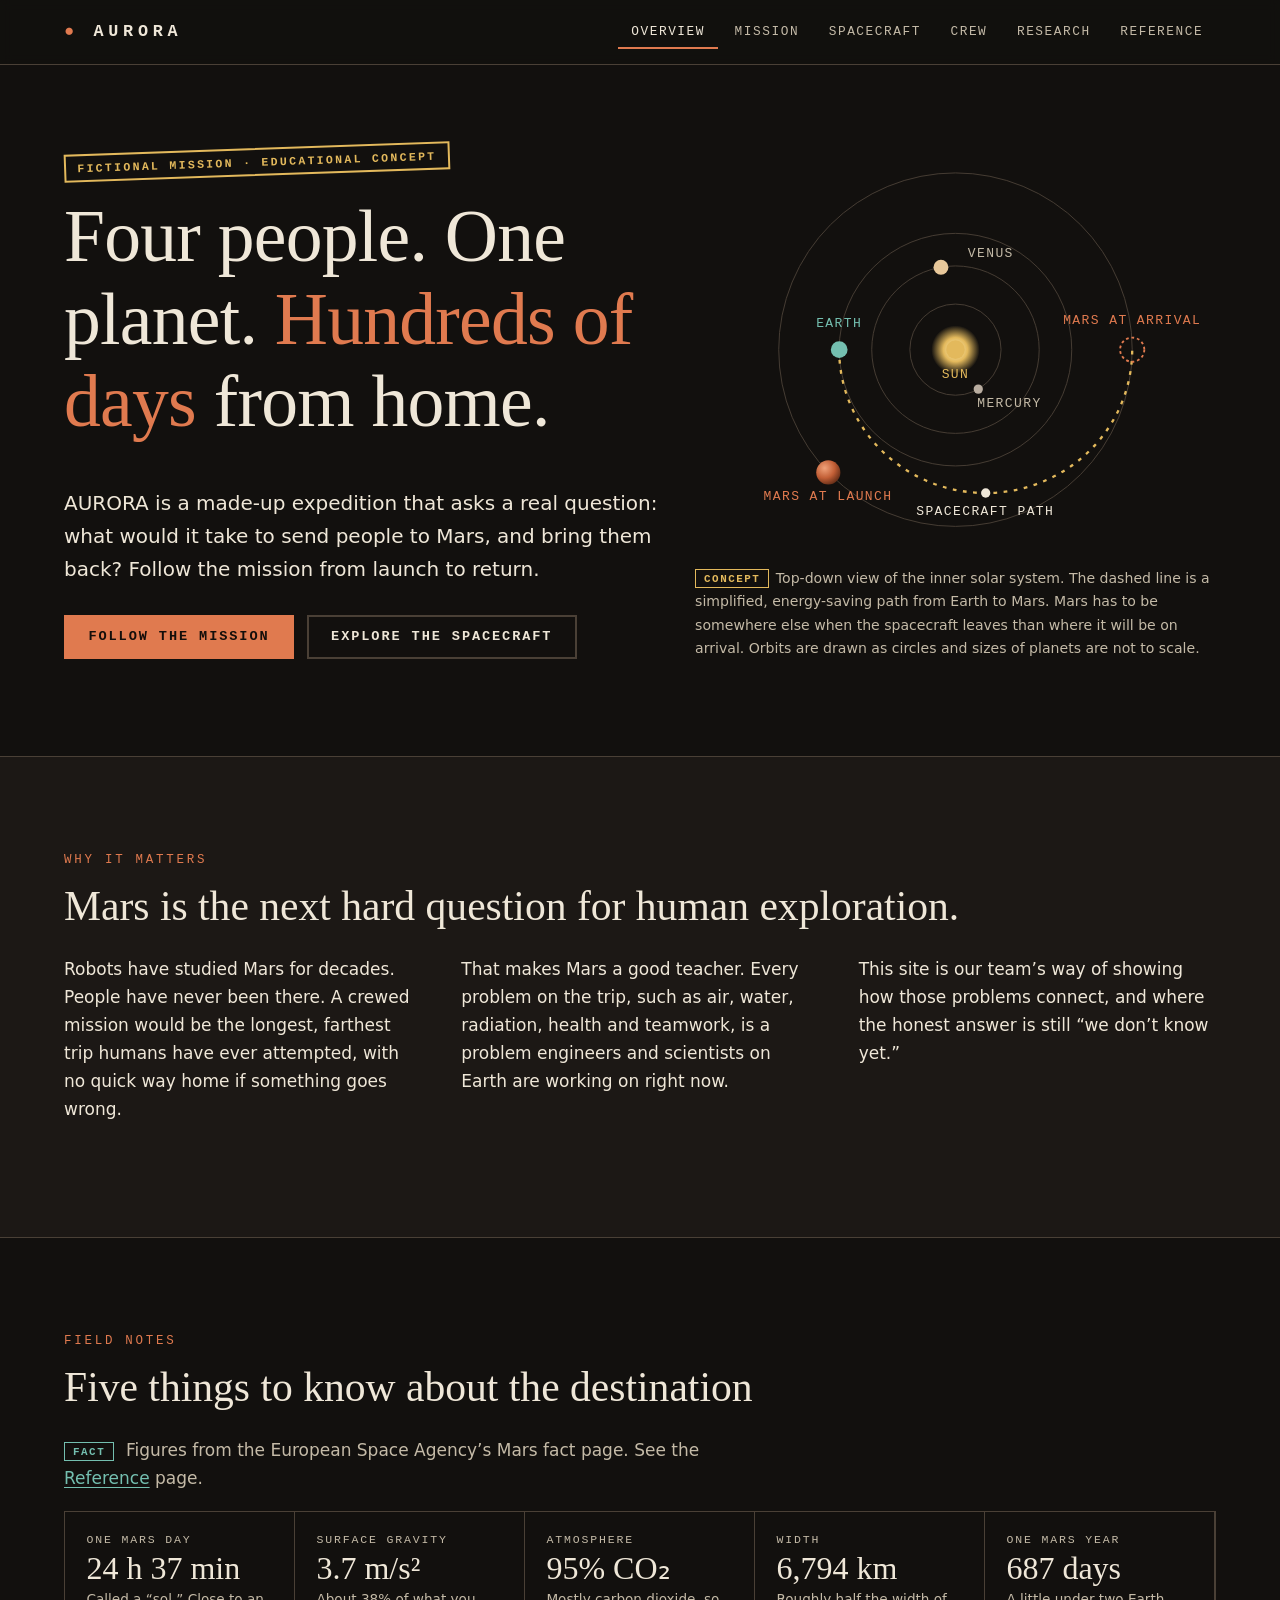
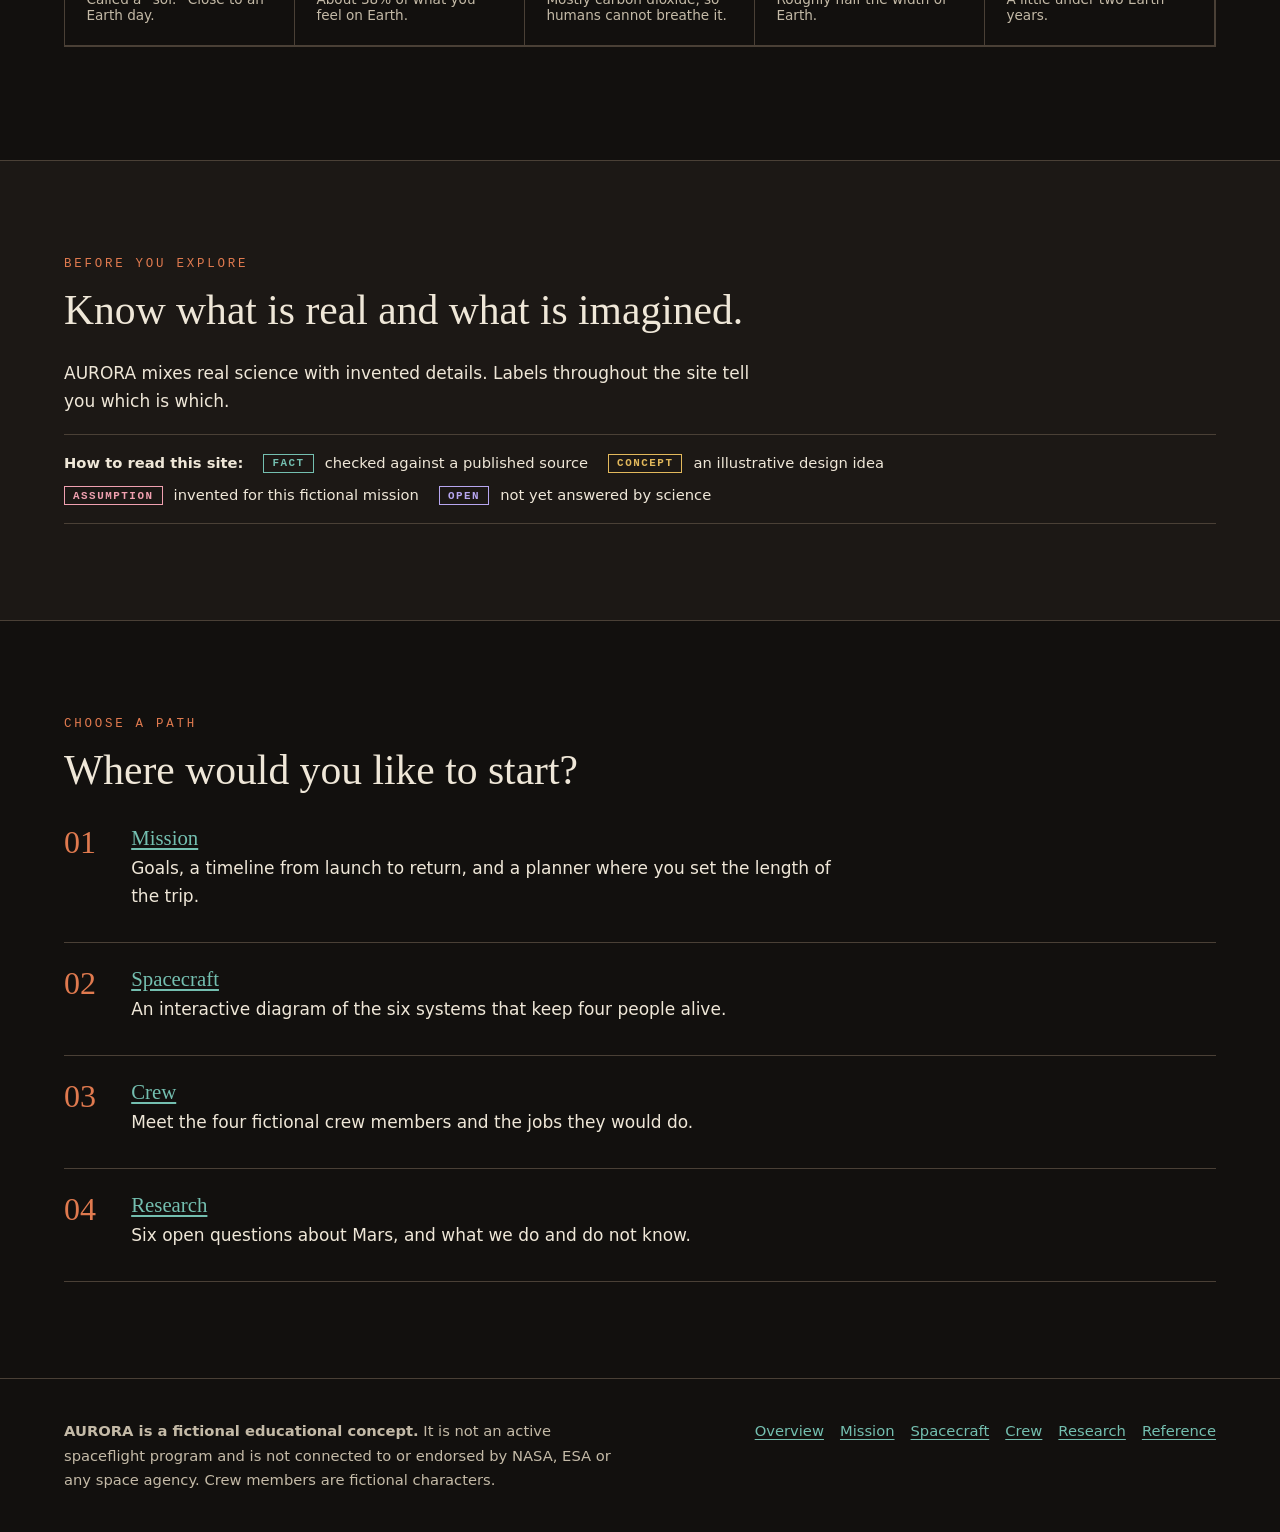
==== aurora-site/aurora/index.html @ 22a92de4 "Add files via upload" ====
<!DOCTYPE html>
<html lang="en" class="no-js">
<head>
  <meta charset="utf-8">
  <meta name="viewport" content="width=device-width, initial-scale=1">
  <title>AURORA | A Fictional Crewed Mission to Mars</title>
  <meta name="description" content="AURORA is a fictional, educational concept for a crewed mission to Mars. Explore the mission, spacecraft, crew and the questions it hopes to answer.">
  <meta name="theme-color" content="#12100e">
  <link rel="icon" href="assets/favicon.svg" type="image/svg+xml">
  <link rel="stylesheet" href="css/aurora.css">
  <script defer src="js/site.js"></script>
</head>
<body>
  <a class="skip-link" href="#main">Skip to main content</a>
  <header class="site-header">
    <div class="wrap header-row">
      <a class="brand" href="index.html" aria-label="AURORA home"><span>&#9679;</span> AURORA</a>
      <button class="nav-toggle" type="button" aria-expanded="false" aria-controls="site-nav">MENU</button>
      <nav class="site-nav" id="site-nav" aria-label="Main">
        <ul>
          <li><a href="index.html" aria-current="page">Overview</a></li>
          <li><a href="mission.html">Mission</a></li>
          <li><a href="spacecraft.html">Spacecraft</a></li>
          <li><a href="crew.html">Crew</a></li>
          <li><a href="research.html">Research</a></li>
          <li><a href="reference.html">Reference</a></li>
        </ul>
      </nav>
    </div>
  </header>
  <main id="main">
    <section class="hero">
      <div class="wrap hero-grid">
        <div>
          <p class="stamp">Fictional mission &middot; Educational concept</p>
          <h1>Four people. One planet. <em>Hundreds of days</em> from home.</h1>
          <p class="lede">AURORA is a made-up expedition that asks a real question: what would it take to send people to Mars, and bring them back? Follow the mission from launch to return.</p>
          <div class="actions">
            <a class="btn" href="mission.html">Follow the mission</a>
            <a class="btn ghost" href="spacecraft.html">Explore the spacecraft</a>
          </div>
        </div>
        <figure class="hero-art">
          <svg viewBox="0 0 560 440" role="img" aria-labelledby="hero-t hero-d">
        <title id="hero-t">Top-down map of the inner solar system with a simplified Earth-to-Mars path</title>
        <desc id="hero-d">The Sun sits at the center. Around it are the orbits of Mercury, Venus, Earth and Mars. A dashed curve leaves Earth's orbit on the left, swings around the Sun, and meets Mars's orbit on the right, where Mars will be when the spacecraft arrives. A second, solid Mars shows where the planet is at launch.</desc>
        <defs>
          <radialGradient id="sunG"><stop offset="0" stop-color="#fff1c2"/><stop offset=".5" stop-color="#e3b95c"/><stop offset="1" stop-color="#e3b95c" stop-opacity="0"/></radialGradient>
          <radialGradient id="mg" cx="35%" cy="32%" r="75%"><stop offset="0" stop-color="#f0a27a"/><stop offset=".55" stop-color="#c25f36"/><stop offset="1" stop-color="#5e2a15"/></radialGradient>
        </defs>
        <g fill="none" stroke="#4a4036" stroke-width="1">
          <circle cx="280" cy="220" r="49"/><circle cx="280" cy="220" r="90"/>
          <circle cx="280" cy="220" r="125"/><circle cx="280" cy="220" r="190"/>
        </g>
        <path d="M155 220 A157.5 154.1 0 0 0 470 220" fill="none" stroke="#e3b95c" stroke-width="2.5" stroke-dasharray="4 7"/>
        <circle cx="280" cy="220" r="26" fill="url(#sunG)"/><circle cx="280" cy="220" r="10" fill="#e3b95c"/>
        <circle cx="304.5" cy="262.4" r="5" fill="#b9ada0"/>
        <circle cx="264.4" cy="131.4" r="8" fill="#e8c89a"/>
        <circle cx="155" cy="220" r="9" fill="#74bfb0"/>
        <circle cx="143.3" cy="352" r="13" fill="url(#mg)"/>
        <circle cx="470" cy="220" r="13" fill="none" stroke="#e07a4f" stroke-width="2" stroke-dasharray="3 3"/>
        <circle cx="312.5" cy="374.1" r="5" fill="#efe7d8"/>
        <g font-family="ui-monospace, Consolas, monospace" font-size="14" fill="#c4baa7" letter-spacing="1.5" text-anchor="middle">
          <text x="280" y="250" fill="#e3b95c">SUN</text>
          <text x="338" y="282">MERCURY</text>
          <text x="318" y="120">VENUS</text>
          <text x="155" y="196" fill="#74bfb0">EARTH</text>
          <text x="143" y="382" fill="#e07a4f">MARS AT LAUNCH</text>
          <text x="470" y="192" fill="#e07a4f">MARS AT ARRIVAL</text>
          <text x="312" y="398" fill="#efe7d8">SPACECRAFT PATH</text>
        </g>
      </svg>
          <figcaption><span class="tag concept">Concept</span>Top-down view of the inner solar system. The dashed line is a simplified, energy-saving path from Earth to Mars. Mars has to be somewhere else when the spacecraft leaves than where it will be on arrival. Orbits are drawn as circles and sizes of planets are not to scale.</figcaption>
        </figure>
      </div>
    </section>

    <section class="band" aria-labelledby="why">
      <div class="wrap">
        <p class="eyebrow">Why it matters</p>
        <h2 id="why">Mars is the next hard question for human exploration.</h2>
        <div class="cols">
          <p>Robots have studied Mars for decades. People have never been there. A crewed mission would be the longest, farthest trip humans have ever attempted, with no quick way home if something goes wrong.</p>
          <p>That makes Mars a good teacher. Every problem on the trip, such as air, water, radiation, health and teamwork, is a problem engineers and scientists on Earth are working on right now.</p>
          <p>This site is our team&rsquo;s way of showing how those problems connect, and where the honest answer is still &ldquo;we don&rsquo;t know yet.&rdquo;</p>
        </div>
      </div>
    </section>

    <section aria-labelledby="facts-h">
      <div class="wrap">
        <p class="eyebrow">Field notes</p>
        <h2 id="facts-h">Five things to know about the destination</h2>
        <p class="muted"><span class="tag fact">Fact</span> Figures from the European Space Agency&rsquo;s Mars fact page. See the <a href="reference.html">Reference</a> page.</p>
        <dl class="facts">
          <div><dt>One Mars day</dt><dd>24 h 37 min<small>Called a &ldquo;sol.&rdquo; Close to an Earth day.</small></dd></div>
          <div><dt>Surface gravity</dt><dd>3.7 m/s&sup2;<small>About 38% of what you feel on Earth.</small></dd></div>
          <div><dt>Atmosphere</dt><dd>95% CO&#8322;<small>Mostly carbon dioxide, so humans cannot breathe it.</small></dd></div>
          <div><dt>Width</dt><dd>6,794 km<small>Roughly half the width of Earth.</small></dd></div>
          <div><dt>One Mars year</dt><dd>687 days<small>A little under two Earth years.</small></dd></div>
        </dl>
      </div>
    </section>

    <section class="band" aria-labelledby="read-h">
      <div class="wrap">
        <p class="eyebrow">Before you explore</p>
        <h2 id="read-h">Know what is real and what is imagined.</h2>
        <p>AURORA mixes real science with invented details. Labels throughout the site tell you which is which.</p>
        <div class="legend" role="group" aria-label="How to read the labels on this site">
        <p><strong>How to read this site:</strong></p>
        <p><span class="tag fact">Fact</span> checked against a published source</p>
        <p><span class="tag concept">Concept</span> an illustrative design idea</p>
        <p><span class="tag assumption">Assumption</span> invented for this fictional mission</p>
        <p><span class="tag open">Open</span> not yet answered by science</p>
      </div>
      </div>
    </section>

    <section aria-labelledby="path-h">
      <div class="wrap">
        <p class="eyebrow">Choose a path</p>
        <h2 id="path-h">Where would you like to start?</h2>
        <ol class="qlist">
          <li><div><h3><a href="mission.html">Mission</a></h3><p>Goals, a timeline from launch to return, and a planner where you set the length of the trip.</p></div></li>
          <li><div><h3><a href="spacecraft.html">Spacecraft</a></h3><p>An interactive diagram of the six systems that keep four people alive.</p></div></li>
          <li><div><h3><a href="crew.html">Crew</a></h3><p>Meet the four fictional crew members and the jobs they would do.</p></div></li>
          <li><div><h3><a href="research.html">Research</a></h3><p>Six open questions about Mars, and what we do and do not know.</p></div></li>
        </ol>
      </div>
    </section>

  </main>
  <footer class="site-footer">
    <div class="wrap">
      <p><strong>AURORA is a fictional educational concept.</strong> It is not an active spaceflight program and is not connected to or endorsed by NASA, ESA or any space agency. Crew members are fictional characters.</p>
      <ul>
        <li><a href="index.html">Overview</a></li>
        <li><a href="mission.html">Mission</a></li>
        <li><a href="spacecraft.html">Spacecraft</a></li>
        <li><a href="crew.html">Crew</a></li>
        <li><a href="research.html">Research</a></li>
        <li><a href="reference.html">Reference</a></li>
      </ul>
    </div>
  </footer>
</body>
</html>
---- aurora-site/aurora/css/aurora.css ----
/* AURORA — fictional crewed Mars mission concept. Educational project.
   Shared stylesheet. No external fonts or libraries. */

:root {
  --ink: #12100e;
  --ink-2: #1c1815;
  --ink-3: #272019;
  --bone: #efe7d8;
  --bone-dim: #c4baa7;
  --rust: #e07a4f;
  --rust-deep: #b4512b;
  --teal: #74bfb0;
  --amber: #e3b95c;
  --line: #4a4036;
  --serif: Georgia, "Iowan Old Style", "Palatino Linotype", Palatino, serif;
  --mono: ui-monospace, "SF Mono", "Cascadia Mono", Consolas, "Liberation Mono", monospace;
  --sans: system-ui, -apple-system, "Segoe UI", Roboto, Helvetica, Arial, sans-serif;
  --wrap: 72rem;
}

*, *::before, *::after { box-sizing: border-box; }
html { scroll-behavior: smooth; -webkit-text-size-adjust: 100%; }
body {
  margin: 0;
  background: var(--ink);
  color: var(--bone);
  font-family: var(--sans);
  font-size: 1.0625rem;
  line-height: 1.65;
}
img, svg { max-width: 100%; display: block; }
a { color: var(--teal); text-underline-offset: 3px; }
a:hover { color: var(--bone); }
:focus-visible { outline: 3px solid var(--amber); outline-offset: 3px; border-radius: 2px; }

.skip-link {
  position: absolute; left: .5rem; top: -4rem; z-index: 100;
  background: var(--amber); color: #111; padding: .6rem 1rem; font-weight: 700;
}
.skip-link:focus { top: .5rem; }

.wrap { width: min(100% - 2.5rem, var(--wrap)); margin-inline: auto; }

/* ---------- Header / nav ---------- */
.site-header {
  position: sticky; top: 0; z-index: 50;
  background: rgba(18,16,14,.94);
  backdrop-filter: blur(6px);
  border-bottom: 1px solid var(--line);
}
.header-row { display: flex; align-items: center; justify-content: space-between; gap: 1rem; min-height: 4rem; }
.brand {
  font-family: var(--mono); letter-spacing: .28em; font-weight: 700;
  color: var(--bone); text-decoration: none; font-size: 1.05rem;
}
.brand span { color: var(--rust); }
.nav-toggle {
  display: none; background: none; color: var(--bone);
  border: 1px solid var(--line); padding: .5rem .85rem;
  font: 600 .85rem var(--mono); letter-spacing: .1em; cursor: pointer;
}
.site-nav ul { list-style: none; display: flex; gap: .25rem; margin: 0; padding: 0; flex-wrap: wrap; }
.site-nav a {
  display: block; padding: .55rem .8rem; color: var(--bone-dim);
  text-decoration: none; font: .8rem var(--mono); letter-spacing: .12em; text-transform: uppercase;
  border-bottom: 2px solid transparent;
}
.site-nav a:hover { color: var(--bone); }
.site-nav a[aria-current="page"] { color: var(--bone); border-bottom-color: var(--rust); }

@media (max-width: 52rem) {
  .nav-toggle { display: block; }
  .site-nav { display: none; position: absolute; left: 0; right: 0; top: 100%; background: var(--ink-2); border-bottom: 1px solid var(--line); }
  .site-nav.open { display: block; }
  .site-nav ul { flex-direction: column; padding: .5rem 1.25rem 1rem; }
  .site-nav a { padding: .8rem .25rem; font-size: .9rem; }
}

/* ---------- Typography ---------- */
h1, h2, h3 { font-family: var(--serif); font-weight: 400; line-height: 1.12; margin: 0 0 .6em; }
h1 { font-size: clamp(2.4rem, 7vw, 4.6rem); letter-spacing: -.01em; }
h2 { font-size: clamp(1.7rem, 4vw, 2.6rem); }
h3 { font-size: 1.3rem; }
p { margin: 0 0 1.1em; max-width: 66ch; }
.eyebrow {
  font: .78rem var(--mono); letter-spacing: .22em; text-transform: uppercase;
  color: var(--rust); margin: 0 0 1rem;
}
.lede { font-size: 1.25rem; color: var(--bone); max-width: 58ch; }
.muted { color: var(--bone-dim); }

/* ---------- Evidence tags: fact / concept / assumption / open ---------- */
.tag {
  display: inline-block; font: 700 .68rem var(--mono); letter-spacing: .14em;
  text-transform: uppercase; padding: .15rem .5rem; border: 1px solid currentColor;
  vertical-align: .12em; margin-right: .4rem; white-space: nowrap;
}
.tag.fact { color: var(--teal); }
.tag.concept { color: var(--amber); }
.tag.assumption { color: #f0a0b0; }
.tag.open { color: #b7a6f0; }
.legend { display: flex; flex-wrap: wrap; gap: .5rem 1.25rem; align-items: center; padding: 1rem 0; border-block: 1px solid var(--line); font-size: .92rem; }
.legend p { margin: 0; max-width: none; }

/* ---------- Layout blocks ---------- */
section { padding: clamp(3rem, 8vw, 6rem) 0; }
.band { background: var(--ink-2); border-block: 1px solid var(--line); }
.cols { display: grid; gap: 2.5rem; grid-template-columns: repeat(auto-fit, minmax(17rem, 1fr)); }
.split { display: grid; gap: 3rem; grid-template-columns: 1fr; align-items: center; }
@media (min-width: 56rem) { .split { grid-template-columns: 1.1fr 1fr; } .split.flip > :first-child { order: 2; } }

.btn {
  display: inline-block; padding: .8rem 1.4rem; background: var(--rust); color: #140e0a;
  font: 700 .85rem var(--mono); letter-spacing: .14em; text-transform: uppercase;
  text-decoration: none; border: 2px solid var(--rust);
}
.btn:hover { background: var(--bone); border-color: var(--bone); color: #140e0a; }
.btn.ghost { background: transparent; color: var(--bone); border-color: var(--line); }
.btn.ghost:hover { border-color: var(--bone); background: transparent; color: var(--bone); }
.actions { display: flex; flex-wrap: wrap; gap: .8rem; margin-top: 1.8rem; }

/* ---------- Hero ---------- */
.hero { padding-top: clamp(2.5rem, 7vw, 5rem); overflow: hidden; }
.hero-grid { display: grid; gap: 2rem; grid-template-columns: 1fr; align-items: center; }
@media (min-width: 56rem) { .hero-grid { grid-template-columns: 1.15fr 1fr; } }
.hero h1 em { color: var(--rust); font-style: normal; }
.stamp {
  display: inline-block; border: 2px solid var(--amber); color: var(--amber);
  font: 700 .72rem var(--mono); letter-spacing: .2em; padding: .35rem .7rem;
  transform: rotate(-2deg); margin-bottom: 1.2rem; text-transform: uppercase;
}
.hero-art { margin: 0; color: var(--bone); }
.hero-art figcaption { font-size: .88rem; color: var(--bone-dim); margin-top: .8rem; max-width: 60ch; }

/* Page header (inner pages) */
.page-head { padding: clamp(2.5rem, 6vw, 4.5rem) 0 2rem; border-bottom: 1px solid var(--line); }
.page-head h1 { font-size: clamp(2.2rem, 6vw, 3.8rem); margin-bottom: .4em; }

/* ---------- Fact dossier ---------- */
.facts { display: grid; grid-template-columns: repeat(auto-fit, minmax(13rem, 1fr)); gap: 0; border: 1px solid var(--line); }
.facts > div { padding: 1.4rem; border-right: 1px solid var(--line); border-bottom: 1px solid var(--line); margin: -1px 0 0 -1px; }
.facts dt { font: .72rem var(--mono); letter-spacing: .16em; text-transform: uppercase; color: var(--bone-dim); }
.facts dd { margin: .3rem 0 0; font: 400 2rem/1.1 var(--serif); color: var(--bone); }
.facts dd small { display: block; font: .85rem var(--sans); color: var(--bone-dim); margin-top: .3rem; }

/* ---------- Timeline ---------- */
.timeline { list-style: none; margin: 2.5rem 0 0; padding: 0 0 0 1.6rem; border-left: 2px solid var(--line); }
.timeline li { position: relative; padding: 0 0 2.6rem 1.8rem; opacity: .55; transition: opacity .4s; }
.timeline li::before {
  content: ""; position: absolute; left: calc(-1.6rem - 7px); top: .45rem;
  width: 12px; height: 12px; border-radius: 50%; background: var(--ink); border: 2px solid var(--line);
  transition: background .3s, border-color .3s;
}
.timeline li.is-active { opacity: 1; }
.timeline li.is-active::before { background: var(--rust); border-color: var(--rust); }
.timeline .when { font: .75rem var(--mono); letter-spacing: .18em; text-transform: uppercase; color: var(--rust); }
.timeline h3 { margin: .3rem 0 .4rem; }
.timeline p { margin-bottom: 0; }
.no-js .timeline li { opacity: 1; }
@media (prefers-reduced-motion: reduce) { .timeline li { transition: none; } html { scroll-behavior: auto; } }

/* ---------- Spacecraft explorer ---------- */
.explorer { display: grid; gap: 2rem; grid-template-columns: 1fr; }
@media (min-width: 56rem) { .explorer { grid-template-columns: 1.3fr 1fr; align-items: start; } }
.craft-stage { background: var(--ink-2); border: 1px solid var(--line); padding: 1rem; }
.hotspot { cursor: pointer; }
.hotspot circle.ring { fill: rgba(224,122,79,.15); stroke: var(--rust); stroke-width: 2; }
.hotspot text { fill: var(--bone); font: 700 13px var(--mono); pointer-events: none; }
.hotspot:hover circle.ring, .hotspot:focus circle.ring, .hotspot.on circle.ring { fill: var(--rust); }
.hotspot:hover text, .hotspot:focus text, .hotspot.on text { fill: #140e0a; }
.hotspot:focus-visible { outline: none; }
.hotspot:focus-visible circle.ring { stroke: var(--amber); stroke-width: 4; }
.module-list { list-style: none; margin: 0 0 1.5rem; padding: 0; display: grid; gap: .4rem; }
.module-list button {
  width: 100%; text-align: left; background: var(--ink-2); color: var(--bone);
  border: 1px solid var(--line); padding: .8rem 1rem; font: 600 .95rem var(--sans); cursor: pointer;
}
.module-list button[aria-pressed="true"] { border-color: var(--rust); background: var(--ink-3); }
.module-list button span { font: .72rem var(--mono); color: var(--rust); letter-spacing: .12em; margin-right: .6rem; }
.module-detail { border-left: 3px solid var(--rust); padding-left: 1.2rem; min-height: 11rem; }
.module-detail h3 { margin-bottom: .4rem; }

/* ---------- Transit planner ---------- */
.planner { background: var(--ink-2); border: 1px solid var(--line); padding: clamp(1.2rem, 3vw, 2rem); }
.planner fieldset { border: 0; margin: 0 0 1.5rem; padding: 0; }
.planner legend { font: .75rem var(--mono); letter-spacing: .16em; text-transform: uppercase; color: var(--bone-dim); margin-bottom: .6rem; padding: 0; }
.choice { display: flex; align-items: flex-start; gap: .7rem; padding: .6rem 0; }
.choice input { margin-top: .2rem; accent-color: var(--rust); width: 1.6rem; height: 1.6rem; flex: none; }
.planner input[type="range"] { width: 100%; accent-color: var(--rust); }
.readout { display: grid; grid-template-columns: repeat(auto-fit, minmax(9rem, 1fr)); gap: 1rem; margin-top: 1rem; }
.readout div { border-top: 2px solid var(--rust); padding-top: .6rem; }
.readout b { display: block; font: 400 2rem/1.1 var(--serif); }
.readout span { font: .72rem var(--mono); letter-spacing: .14em; text-transform: uppercase; color: var(--bone-dim); }

/* ---------- Crew ---------- */
.crew-grid { display: grid; gap: 1.5rem; grid-template-columns: repeat(auto-fit, minmax(15rem, 1fr)); margin-top: 2rem; }
.crew-card { border: 1px solid var(--line); background: var(--ink-2); padding: 1.4rem; }
.crew-card svg { width: 4.5rem; height: 4.5rem; margin-bottom: 1rem; }
.crew-card .role { font: .72rem var(--mono); letter-spacing: .16em; text-transform: uppercase; color: var(--rust); margin: 0 0 .3rem; }
.crew-card h3 { margin-bottom: .6rem; }
.crew-card dl { margin: 1rem 0 0; font-size: .95rem; }
.crew-card dt { font: .7rem var(--mono); letter-spacing: .14em; text-transform: uppercase; color: var(--bone-dim); margin-top: .8rem; }
.crew-card dd { margin: .15rem 0 0; }

/* ---------- Questions / lists ---------- */
.qlist { list-style: none; margin: 2rem 0 0; padding: 0; counter-reset: q; display: grid; gap: 1.5rem; }
.qlist > li { counter-increment: q; display: grid; grid-template-columns: 3.2rem 1fr; gap: 1rem; padding-bottom: 1.5rem; border-bottom: 1px solid var(--line); }
.qlist > li::before { content: counter(q, decimal-leading-zero); font: 400 2rem/1 var(--serif); color: var(--rust); }
.qlist h3 { margin-bottom: .3rem; }
.qlist p { margin-bottom: .5rem; }

/* ---------- Reference ---------- */
.biblio { padding-left: 1.2rem; }
.biblio li { margin-bottom: 1rem; max-width: 70ch; overflow-wrap: anywhere; }
table.credits { width: 100%; border-collapse: collapse; font-size: .95rem; margin-top: 1rem; }
table.credits th, table.credits td { text-align: left; padding: .7rem .8rem; border-bottom: 1px solid var(--line); vertical-align: top; }
table.credits th { font: .72rem var(--mono); letter-spacing: .14em; text-transform: uppercase; color: var(--bone-dim); }
.table-scroll { overflow-x: auto; }
.notice { border: 1px solid var(--amber); padding: 1.2rem 1.4rem; background: rgba(227,185,92,.07); max-width: 70ch; }
.notice p:last-child { margin-bottom: 0; }

/* ---------- Footer ---------- */
.site-footer { border-top: 1px solid var(--line); padding: 2.5rem 0; font-size: .92rem; color: var(--bone-dim); }
.site-footer .wrap { display: flex; flex-wrap: wrap; justify-content: space-between; gap: 1rem 2rem; }
.site-footer p { margin: 0; max-width: 60ch; }
.site-footer ul { list-style: none; display: flex; gap: 1rem; flex-wrap: wrap; margin: 0; padding: 0; }

.next { display: flex; justify-content: space-between; gap: 1rem; flex-wrap: wrap; padding: 2rem 0; border-top: 1px solid var(--line); }
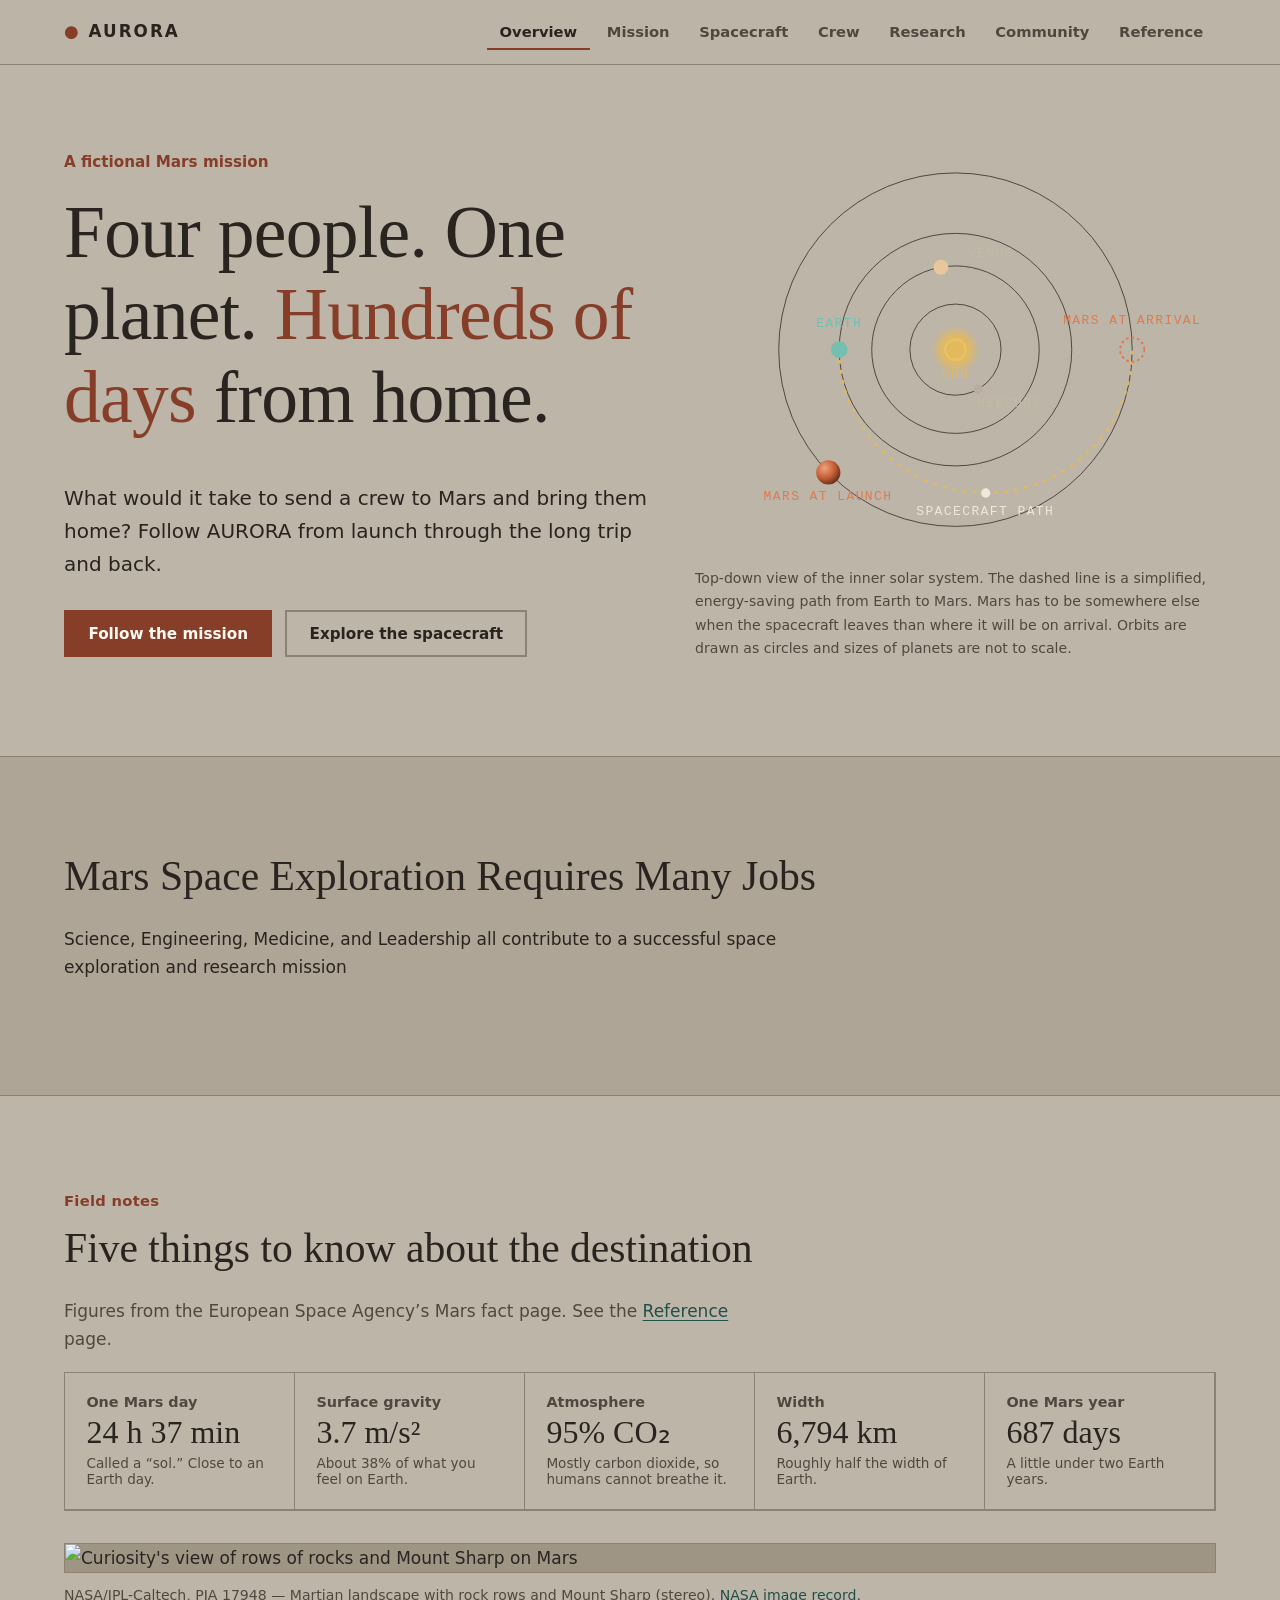
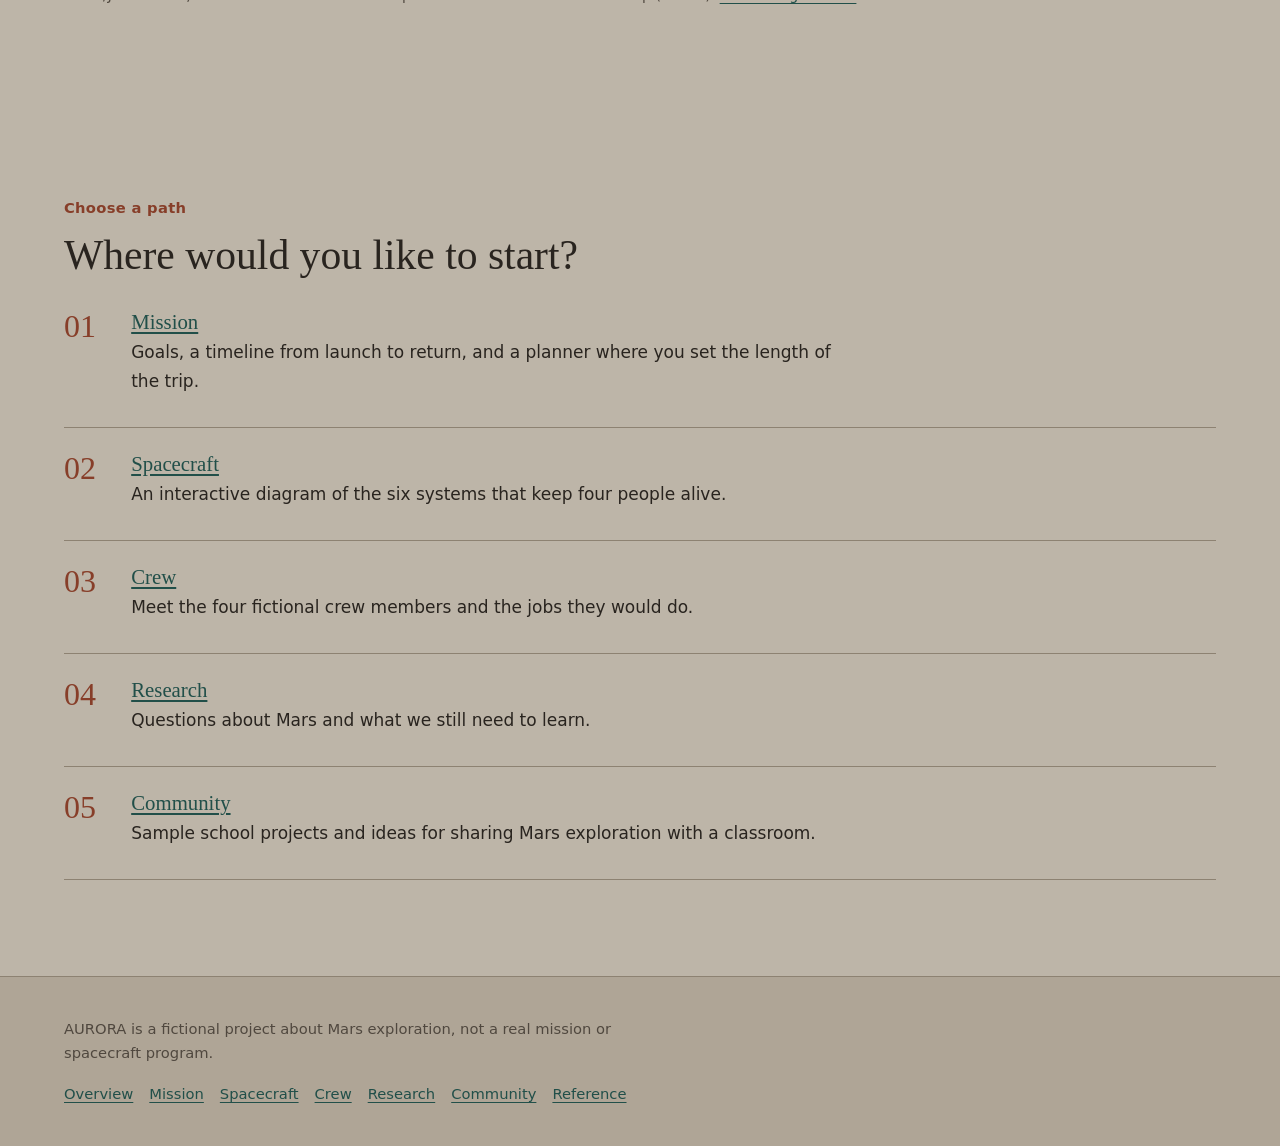
==== commit b1626e79: "Commit 1 of new project" ====
--- a/aurora-site/aurora/index.html
+++ b/aurora-site/aurora/index.html
@@ -5,7 +5,7 @@
   <meta name="viewport" content="width=device-width, initial-scale=1">
   <title>AURORA | A Fictional Crewed Mission to Mars</title>
   <meta name="description" content="AURORA is a fictional, educational concept for a crewed mission to Mars. Explore the mission, spacecraft, crew and the questions it hopes to answer.">
-  <meta name="theme-color" content="#12100e">
+  <meta name="theme-color" content="#bdb5a8">
   <link rel="icon" href="assets/favicon.svg" type="image/svg+xml">
   <link rel="stylesheet" href="css/aurora.css">
   <script defer src="js/site.js"></script>
@@ -23,6 +23,7 @@
           <li><a href="spacecraft.html">Spacecraft</a></li>
           <li><a href="crew.html">Crew</a></li>
           <li><a href="research.html">Research</a></li>
+          <li><a href="community.html">Community</a></li>
           <li><a href="reference.html">Reference</a></li>
         </ul>
       </nav>
@@ -32,9 +33,9 @@
     <section class="hero">
       <div class="wrap hero-grid">
         <div>
-          <p class="stamp">Fictional mission &middot; Educational concept</p>
+          <p class="stamp">A fictional Mars mission</p>
           <h1>Four people. One planet. <em>Hundreds of days</em> from home.</h1>
-          <p class="lede">AURORA is a made-up expedition that asks a real question: what would it take to send people to Mars, and bring them back? Follow the mission from launch to return.</p>
+          <p class="lede">What would it take to send a crew to Mars and bring them home? Follow AURORA from launch through the long trip and back.</p>
           <div class="actions">
             <a class="btn" href="mission.html">Follow the mission</a>
             <a class="btn ghost" href="spacecraft.html">Explore the spacecraft</a>
@@ -70,20 +71,15 @@
           <text x="312" y="398" fill="#efe7d8">SPACECRAFT PATH</text>
         </g>
       </svg>
-          <figcaption><span class="tag concept">Concept</span>Top-down view of the inner solar system. The dashed line is a simplified, energy-saving path from Earth to Mars. Mars has to be somewhere else when the spacecraft leaves than where it will be on arrival. Orbits are drawn as circles and sizes of planets are not to scale.</figcaption>
+          <figcaption>Top-down view of the inner solar system. The dashed line is a simplified, energy-saving path from Earth to Mars. Mars has to be somewhere else when the spacecraft leaves than where it will be on arrival. Orbits are drawn as circles and sizes of planets are not to scale.</figcaption>
         </figure>
       </div>
     </section>
 
     <section class="band" aria-labelledby="why">
       <div class="wrap">
-        <p class="eyebrow">Why it matters</p>
-        <h2 id="why">Mars is the next hard question for human exploration.</h2>
-        <div class="cols">
-          <p>Robots have studied Mars for decades. People have never been there. A crewed mission would be the longest, farthest trip humans have ever attempted, with no quick way home if something goes wrong.</p>
-          <p>That makes Mars a good teacher. Every problem on the trip, such as air, water, radiation, health and teamwork, is a problem engineers and scientists on Earth are working on right now.</p>
-          <p>This site is our team&rsquo;s way of showing how those problems connect, and where the honest answer is still &ldquo;we don&rsquo;t know yet.&rdquo;</p>
-        </div>
+        <h2 id="why">Mars Space Exploration Requires Many Jobs</h2>
+        <p>Science, Engineering, Medicine, and Leadership all contribute to a successful space exploration and research mission</p>
       </div>
     </section>
 
@@ -91,7 +87,7 @@
       <div class="wrap">
         <p class="eyebrow">Field notes</p>
         <h2 id="facts-h">Five things to know about the destination</h2>
-        <p class="muted"><span class="tag fact">Fact</span> Figures from the European Space Agency&rsquo;s Mars fact page. See the <a href="reference.html">Reference</a> page.</p>
+        <p class="muted"> Figures from the European Space Agency&rsquo;s Mars fact page. See the <a href="reference.html">Reference</a> page.</p>
         <dl class="facts">
           <div><dt>One Mars day</dt><dd>24 h 37 min<small>Called a &ldquo;sol.&rdquo; Close to an Earth day.</small></dd></div>
           <div><dt>Surface gravity</dt><dd>3.7 m/s&sup2;<small>About 38% of what you feel on Earth.</small></dd></div>
@@ -99,21 +95,10 @@
           <div><dt>Width</dt><dd>6,794 km<small>Roughly half the width of Earth.</small></dd></div>
           <div><dt>One Mars year</dt><dd>687 days<small>A little under two Earth years.</small></dd></div>
         </dl>
-      </div>
-    </section>
-
-    <section class="band" aria-labelledby="read-h">
-      <div class="wrap">
-        <p class="eyebrow">Before you explore</p>
-        <h2 id="read-h">Know what is real and what is imagined.</h2>
-        <p>AURORA mixes real science with invented details. Labels throughout the site tell you which is which.</p>
-        <div class="legend" role="group" aria-label="How to read the labels on this site">
-        <p><strong>How to read this site:</strong></p>
-        <p><span class="tag fact">Fact</span> checked against a published source</p>
-        <p><span class="tag concept">Concept</span> an illustrative design idea</p>
-        <p><span class="tag assumption">Assumption</span> invented for this fictional mission</p>
-        <p><span class="tag open">Open</span> not yet answered by science</p>
-      </div>
+        <figure class="nasa-figure">
+          <img src="https://assets.science.nasa.gov/dynamicimage/assets/science/psd/mars/resources/detail_files/6030_PIA17948-br.jpg" alt="Curiosity's view of rows of rocks and Mount Sharp on Mars" loading="lazy" decoding="async">
+          <figcaption>NASA/JPL-Caltech, PIA 17948 — Martian landscape with rock rows and Mount Sharp (stereo). <a href="https://science.nasa.gov/resource/martian-landscape-with-rock-rows-and-mount-sharp-stereo/">NASA image record</a>.</figcaption>
+        </figure>
       </div>
     </section>
 
@@ -125,7 +110,8 @@
           <li><div><h3><a href="mission.html">Mission</a></h3><p>Goals, a timeline from launch to return, and a planner where you set the length of the trip.</p></div></li>
           <li><div><h3><a href="spacecraft.html">Spacecraft</a></h3><p>An interactive diagram of the six systems that keep four people alive.</p></div></li>
           <li><div><h3><a href="crew.html">Crew</a></h3><p>Meet the four fictional crew members and the jobs they would do.</p></div></li>
-          <li><div><h3><a href="research.html">Research</a></h3><p>Six open questions about Mars, and what we do and do not know.</p></div></li>
+          <li><div><h3><a href="research.html">Research</a></h3><p>Questions about Mars and what we still need to learn.</p></div></li>
+          <li><div><h3><a href="community.html">Community</a></h3><p>Sample school projects and ideas for sharing Mars exploration with a classroom.</p></div></li>
         </ol>
       </div>
     </section>
@@ -133,13 +119,14 @@
   </main>
   <footer class="site-footer">
     <div class="wrap">
-      <p><strong>AURORA is a fictional educational concept.</strong> It is not an active spaceflight program and is not connected to or endorsed by NASA, ESA or any space agency. Crew members are fictional characters.</p>
+      <p>AURORA is a fictional project about Mars exploration, not a real mission or spacecraft program.</p>
       <ul>
         <li><a href="index.html">Overview</a></li>
         <li><a href="mission.html">Mission</a></li>
         <li><a href="spacecraft.html">Spacecraft</a></li>
         <li><a href="crew.html">Crew</a></li>
         <li><a href="research.html">Research</a></li>
+        <li><a href="community.html">Community</a></li>
         <li><a href="reference.html">Reference</a></li>
       </ul>
     </div>
--- a/aurora-site/aurora/css/aurora.css
+++ b/aurora-site/aurora/css/aurora.css
@@ -2,16 +2,16 @@
    Shared stylesheet. No external fonts or libraries. */
 
 :root {
-  --ink: #12100e;
-  --ink-2: #1c1815;
-  --ink-3: #272019;
-  --bone: #efe7d8;
-  --bone-dim: #c4baa7;
-  --rust: #e07a4f;
-  --rust-deep: #b4512b;
-  --teal: #74bfb0;
-  --amber: #e3b95c;
-  --line: #4a4036;
+  --ink: #bdb5a8;
+  --ink-2: #afa596;
+  --ink-3: #9f9585;
+  --bone: #29241f;
+  --bone-dim: #50483f;
+  --rust: #873e29;
+  --rust-deep: #652e1c;
+  --teal: #214f49;
+  --amber: #684b14;
+  --line: #8d8272;
   --serif: Georgia, "Iowan Old Style", "Palatino Linotype", Palatino, serif;
   --mono: ui-monospace, "SF Mono", "Cascadia Mono", Consolas, "Liberation Mono", monospace;
   --sans: system-ui, -apple-system, "Segoe UI", Roboto, Helvetica, Arial, sans-serif;
@@ -44,25 +44,25 @@
 /* ---------- Header / nav ---------- */
 .site-header {
   position: sticky; top: 0; z-index: 50;
-  background: rgba(18,16,14,.94);
-  backdrop-filter: blur(6px);
+  background: rgba(189,181,168,.96);
+  backdrop-filter: blur(8px);
   border-bottom: 1px solid var(--line);
 }
 .header-row { display: flex; align-items: center; justify-content: space-between; gap: 1rem; min-height: 4rem; }
 .brand {
-  font-family: var(--mono); letter-spacing: .28em; font-weight: 700;
+  font-family: var(--sans); letter-spacing: .12em; font-weight: 750;
   color: var(--bone); text-decoration: none; font-size: 1.05rem;
 }
 .brand span { color: var(--rust); }
 .nav-toggle {
   display: none; background: none; color: var(--bone);
   border: 1px solid var(--line); padding: .5rem .85rem;
-  font: 600 .85rem var(--mono); letter-spacing: .1em; cursor: pointer;
+  font: 600 .9rem var(--sans); cursor: pointer;
 }
 .site-nav ul { list-style: none; display: flex; gap: .25rem; margin: 0; padding: 0; flex-wrap: wrap; }
 .site-nav a {
   display: block; padding: .55rem .8rem; color: var(--bone-dim);
-  text-decoration: none; font: .8rem var(--mono); letter-spacing: .12em; text-transform: uppercase;
+  text-decoration: none; font: 600 .92rem var(--sans);
   border-bottom: 2px solid transparent;
 }
 .site-nav a:hover { color: var(--bone); }
@@ -83,24 +83,11 @@
 h3 { font-size: 1.3rem; }
 p { margin: 0 0 1.1em; max-width: 66ch; }
 .eyebrow {
-  font: .78rem var(--mono); letter-spacing: .22em; text-transform: uppercase;
+  font: 600 .92rem var(--sans); letter-spacing: .02em;
   color: var(--rust); margin: 0 0 1rem;
 }
 .lede { font-size: 1.25rem; color: var(--bone); max-width: 58ch; }
 .muted { color: var(--bone-dim); }
-
-/* ---------- Evidence tags: fact / concept / assumption / open ---------- */
-.tag {
-  display: inline-block; font: 700 .68rem var(--mono); letter-spacing: .14em;
-  text-transform: uppercase; padding: .15rem .5rem; border: 1px solid currentColor;
-  vertical-align: .12em; margin-right: .4rem; white-space: nowrap;
-}
-.tag.fact { color: var(--teal); }
-.tag.concept { color: var(--amber); }
-.tag.assumption { color: #f0a0b0; }
-.tag.open { color: #b7a6f0; }
-.legend { display: flex; flex-wrap: wrap; gap: .5rem 1.25rem; align-items: center; padding: 1rem 0; border-block: 1px solid var(--line); font-size: .92rem; }
-.legend p { margin: 0; max-width: none; }
 
 /* ---------- Layout blocks ---------- */
 section { padding: clamp(3rem, 8vw, 6rem) 0; }
@@ -110,11 +97,11 @@
 @media (min-width: 56rem) { .split { grid-template-columns: 1.1fr 1fr; } .split.flip > :first-child { order: 2; } }
 
 .btn {
-  display: inline-block; padding: .8rem 1.4rem; background: var(--rust); color: #140e0a;
-  font: 700 .85rem var(--mono); letter-spacing: .14em; text-transform: uppercase;
+  display: inline-block; padding: .8rem 1.4rem; background: var(--rust); color: #fffaf2;
+  font: 650 .95rem var(--sans);
   text-decoration: none; border: 2px solid var(--rust);
 }
-.btn:hover { background: var(--bone); border-color: var(--bone); color: #140e0a; }
+.btn:hover { background: var(--ink-2); border-color: var(--ink-2); color: var(--bone); }
 .btn.ghost { background: transparent; color: var(--bone); border-color: var(--line); }
 .btn.ghost:hover { border-color: var(--bone); background: transparent; color: var(--bone); }
 .actions { display: flex; flex-wrap: wrap; gap: .8rem; margin-top: 1.8rem; }
@@ -125,12 +112,17 @@
 @media (min-width: 56rem) { .hero-grid { grid-template-columns: 1.15fr 1fr; } }
 .hero h1 em { color: var(--rust); font-style: normal; }
 .stamp {
-  display: inline-block; border: 2px solid var(--amber); color: var(--amber);
-  font: 700 .72rem var(--mono); letter-spacing: .2em; padding: .35rem .7rem;
-  transform: rotate(-2deg); margin-bottom: 1.2rem; text-transform: uppercase;
+  display: inline-block; color: var(--rust);
+  font: 650 .95rem var(--sans); margin-bottom: 1.2rem;
 }
 .hero-art { margin: 0; color: var(--bone); }
 .hero-art figcaption { font-size: .88rem; color: var(--bone-dim); margin-top: .8rem; max-width: 60ch; }
+
+/* ---------- NASA archive images ---------- */
+.nasa-figure { margin: 2rem 0 0; }
+.nasa-figure img { width: 100%; height: auto; border: 1px solid var(--line); background: var(--ink-3); }
+.nasa-figure figcaption { margin-top: .65rem; color: var(--bone-dim); font-size: .88rem; }
+.nasa-figure--portrait img { width: auto; max-width: 100%; max-height: 34rem; margin-inline: auto; }
 
 /* Page header (inner pages) */
 .page-head { padding: clamp(2.5rem, 6vw, 4.5rem) 0 2rem; border-bottom: 1px solid var(--line); }
@@ -139,7 +131,7 @@
 /* ---------- Fact dossier ---------- */
 .facts { display: grid; grid-template-columns: repeat(auto-fit, minmax(13rem, 1fr)); gap: 0; border: 1px solid var(--line); }
 .facts > div { padding: 1.4rem; border-right: 1px solid var(--line); border-bottom: 1px solid var(--line); margin: -1px 0 0 -1px; }
-.facts dt { font: .72rem var(--mono); letter-spacing: .16em; text-transform: uppercase; color: var(--bone-dim); }
+.facts dt { font: 600 .9rem var(--sans); color: var(--bone-dim); }
 .facts dd { margin: .3rem 0 0; font: 400 2rem/1.1 var(--serif); color: var(--bone); }
 .facts dd small { display: block; font: .85rem var(--sans); color: var(--bone-dim); margin-top: .3rem; }
 
@@ -153,7 +145,7 @@
 }
 .timeline li.is-active { opacity: 1; }
 .timeline li.is-active::before { background: var(--rust); border-color: var(--rust); }
-.timeline .when { font: .75rem var(--mono); letter-spacing: .18em; text-transform: uppercase; color: var(--rust); }
+.timeline .when { font: 600 .9rem var(--sans); color: var(--rust); }
 .timeline h3 { margin: .3rem 0 .4rem; }
 .timeline p { margin-bottom: 0; }
 .no-js .timeline li { opacity: 1; }
@@ -161,8 +153,15 @@
 
 /* ---------- Spacecraft explorer ---------- */
 .explorer { display: grid; gap: 2rem; grid-template-columns: 1fr; }
-@media (min-width: 56rem) { .explorer { grid-template-columns: 1.3fr 1fr; align-items: start; } }
+@media (min-width: 56rem) {
+  .explorer { grid-template-columns: 1.3fr 1fr; align-items: start; }
+  .craft-stage { position: sticky; top: clamp(8rem, 20vh, 12rem); }
+}
 .craft-stage { background: var(--ink-2); border: 1px solid var(--line); padding: 1rem; }
+.craft-stage svg { width: 104%; max-width: none; height: auto; margin-inline: -2%; }
+.craft-stage .spacecraft-body { fill: var(--ink-3); stroke: var(--bone-dim); }
+.craft-stage .solar-arrays { fill: var(--ink-2); stroke: var(--rust); }
+.craft-stage .solar-grid { stroke: var(--line); }
 .hotspot { cursor: pointer; }
 .hotspot circle.ring { fill: rgba(224,122,79,.15); stroke: var(--rust); stroke-width: 2; }
 .hotspot text { fill: var(--bone); font: 700 13px var(--mono); pointer-events: none; }
@@ -177,8 +176,13 @@
 }
 .module-list button[aria-pressed="true"] { border-color: var(--rust); background: var(--ink-3); }
 .module-list button span { font: .72rem var(--mono); color: var(--rust); letter-spacing: .12em; margin-right: .6rem; }
-.module-detail { border-left: 3px solid var(--rust); padding-left: 1.2rem; min-height: 11rem; }
-.module-detail h3 { margin-bottom: .4rem; }
+.module-detail { display: grid; gap: 1.5rem; }
+.module-item { border-left: 3px solid var(--line); padding: .3rem 0 .3rem 1.2rem; scroll-margin-top: 6rem; opacity: .68; transition: border-color .3s, opacity .3s; }
+.module-item.is-active { border-color: var(--rust); opacity: 1; }
+.module-item h3 { margin-bottom: .4rem; }
+.module-item p:last-child { margin-bottom: 0; }
+.no-js .module-item { opacity: 1; }
+@media (prefers-reduced-motion: reduce) { .module-item { transition: none; } }
 
 /* ---------- Transit planner ---------- */
 .planner { background: var(--ink-2); border: 1px solid var(--line); padding: clamp(1.2rem, 3vw, 2rem); }
@@ -187,19 +191,32 @@
 .choice { display: flex; align-items: flex-start; gap: .7rem; padding: .6rem 0; }
 .choice input { margin-top: .2rem; accent-color: var(--rust); width: 1.6rem; height: 1.6rem; flex: none; }
 .planner input[type="range"] { width: 100%; accent-color: var(--rust); }
+.fuel-section { margin: 0 0 1.5rem; }
+.fuel-section h3 { margin-bottom: .35rem; }
+.fuel-section > p { margin-bottom: .8rem; }
+.fuel-comparison { display: grid; grid-template-columns: repeat(auto-fit, minmax(12rem, 1fr)); gap: .8rem; }
+.fuel-level { display: grid; gap: .2rem; padding: .8rem 1rem; border: 1px solid currentColor; border-radius: 2px; opacity: .8; }
+.fuel-fast { color: #9c3e24; }
+.fuel-slow { color: #28643a; }
+.fuel-level.is-selected { opacity: 1; background: color-mix(in srgb, currentColor 9%, var(--ink-2)); }
+.fuel-route, .fuel-selected { font: 600 .78rem var(--sans); }
+.fuel-level strong { font-size: 1.05rem; }
 .readout { display: grid; grid-template-columns: repeat(auto-fit, minmax(9rem, 1fr)); gap: 1rem; margin-top: 1rem; }
 .readout div { border-top: 2px solid var(--rust); padding-top: .6rem; }
 .readout b { display: block; font: 400 2rem/1.1 var(--serif); }
-.readout span { font: .72rem var(--mono); letter-spacing: .14em; text-transform: uppercase; color: var(--bone-dim); }
+.readout span { font: .82rem var(--sans); color: var(--bone-dim); }
 
 /* ---------- Crew ---------- */
 .crew-grid { display: grid; gap: 1.5rem; grid-template-columns: repeat(auto-fit, minmax(15rem, 1fr)); margin-top: 2rem; }
 .crew-card { border: 1px solid var(--line); background: var(--ink-2); padding: 1.4rem; }
 .crew-card svg { width: 4.5rem; height: 4.5rem; margin-bottom: 1rem; }
-.crew-card .role { font: .72rem var(--mono); letter-spacing: .16em; text-transform: uppercase; color: var(--rust); margin: 0 0 .3rem; }
+.crew-card svg circle { fill: var(--ink-3); stroke: var(--rust); }
+.crew-card svg path { stroke: var(--bone-dim); }
+.crew-card svg text { fill: var(--bone); }
+.crew-card .role { font: 600 .82rem var(--sans); color: var(--rust); margin: 0 0 .3rem; }
 .crew-card h3 { margin-bottom: .6rem; }
 .crew-card dl { margin: 1rem 0 0; font-size: .95rem; }
-.crew-card dt { font: .7rem var(--mono); letter-spacing: .14em; text-transform: uppercase; color: var(--bone-dim); margin-top: .8rem; }
+.crew-card dt { font: 600 .82rem var(--sans); color: var(--bone-dim); margin-top: .8rem; }
 .crew-card dd { margin: .15rem 0 0; }
 
 /* ---------- Questions / lists ---------- */
@@ -216,13 +233,27 @@
 table.credits th, table.credits td { text-align: left; padding: .7rem .8rem; border-bottom: 1px solid var(--line); vertical-align: top; }
 table.credits th { font: .72rem var(--mono); letter-spacing: .14em; text-transform: uppercase; color: var(--bone-dim); }
 .table-scroll { overflow-x: auto; }
-.notice { border: 1px solid var(--amber); padding: 1.2rem 1.4rem; background: rgba(227,185,92,.07); max-width: 70ch; }
+.notice { border-left: 3px solid var(--rust); padding: .3rem 0 .3rem 1.2rem; max-width: 70ch; }
 .notice p:last-child { margin-bottom: 0; }
 
 /* ---------- Footer ---------- */
-.site-footer { border-top: 1px solid var(--line); padding: 2.5rem 0; font-size: .92rem; color: var(--bone-dim); }
+.site-footer { border-top: 1px solid var(--line); padding: 2.5rem 0; font-size: .92rem; color: var(--bone-dim); background: var(--ink-2); }
 .site-footer .wrap { display: flex; flex-wrap: wrap; justify-content: space-between; gap: 1rem 2rem; }
 .site-footer p { margin: 0; max-width: 60ch; }
 .site-footer ul { list-style: none; display: flex; gap: 1rem; flex-wrap: wrap; margin: 0; padding: 0; }
 
 .next { display: flex; justify-content: space-between; gap: 1rem; flex-wrap: wrap; padding: 2rem 0; border-top: 1px solid var(--line); }
+
+/* ---------- Community ---------- */
+.community-grid { display: grid; grid-template-columns: repeat(auto-fit, minmax(min(100%, 19rem), 1fr)); gap: 1.25rem; margin-top: 2rem; }
+.community-card { overflow: hidden; background: var(--ink-2); border: 1px solid var(--line); }
+.community-art { padding: 1rem; background: var(--ink-3); }
+.community-art svg { width: 100%; height: auto; }
+.community-card-copy { padding: 1.2rem; }
+.sample-label { color: var(--rust-deep); font-size: .82rem; font-weight: 700; }
+.community-card h3 { margin-bottom: .45rem; }
+.community-card p:last-child { margin-bottom: 0; }
+.activity-list { display: grid; grid-template-columns: repeat(auto-fit, minmax(min(100%, 15rem), 1fr)); gap: 1rem; padding: 0; list-style: none; counter-reset: activity; }
+.activity-list li { counter-increment: activity; padding: 1rem; background: var(--ink-2); border-top: 3px solid var(--rust); }
+.activity-list li::before { content: "IDEA " counter(activity); display: block; margin-bottom: .45rem; color: var(--rust-deep); font-size: .8rem; font-weight: 700; }
+.community-note { border-left: 3px solid var(--teal); padding: .5rem 0 .5rem 1rem; }
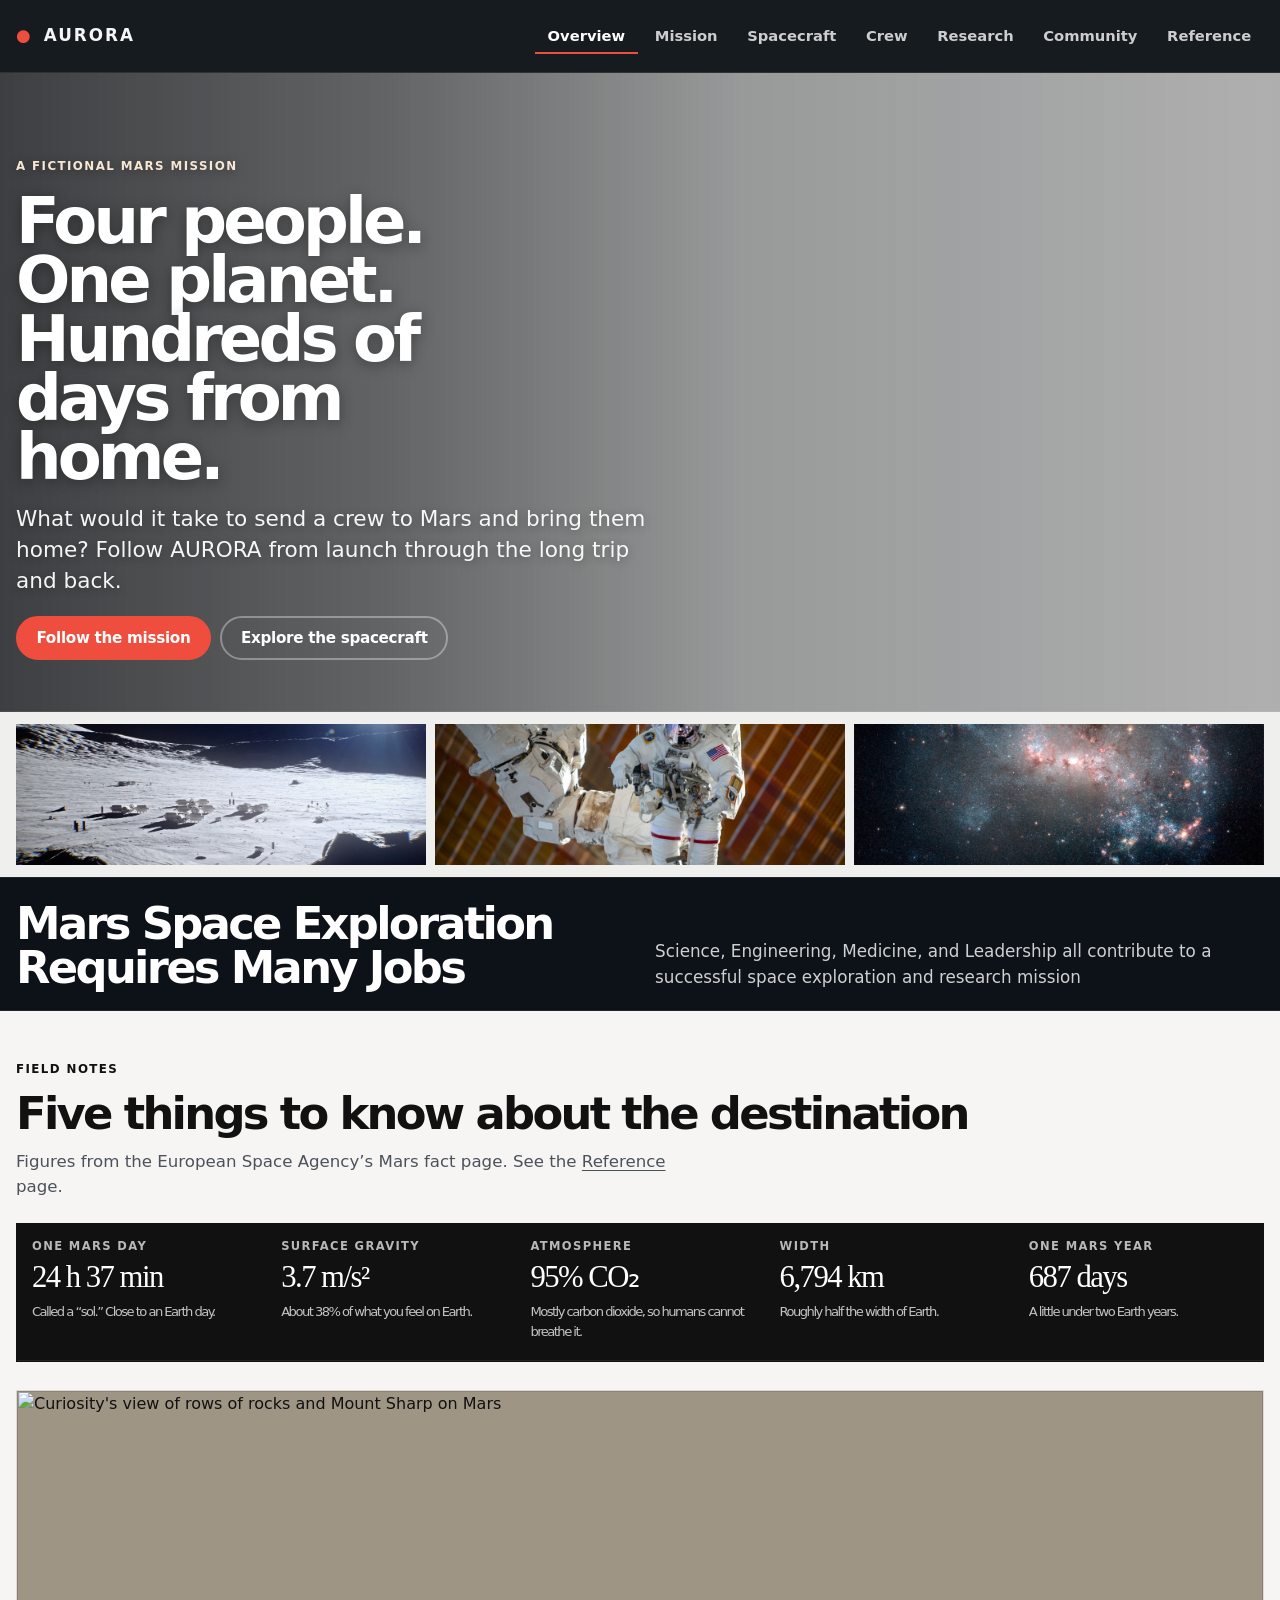
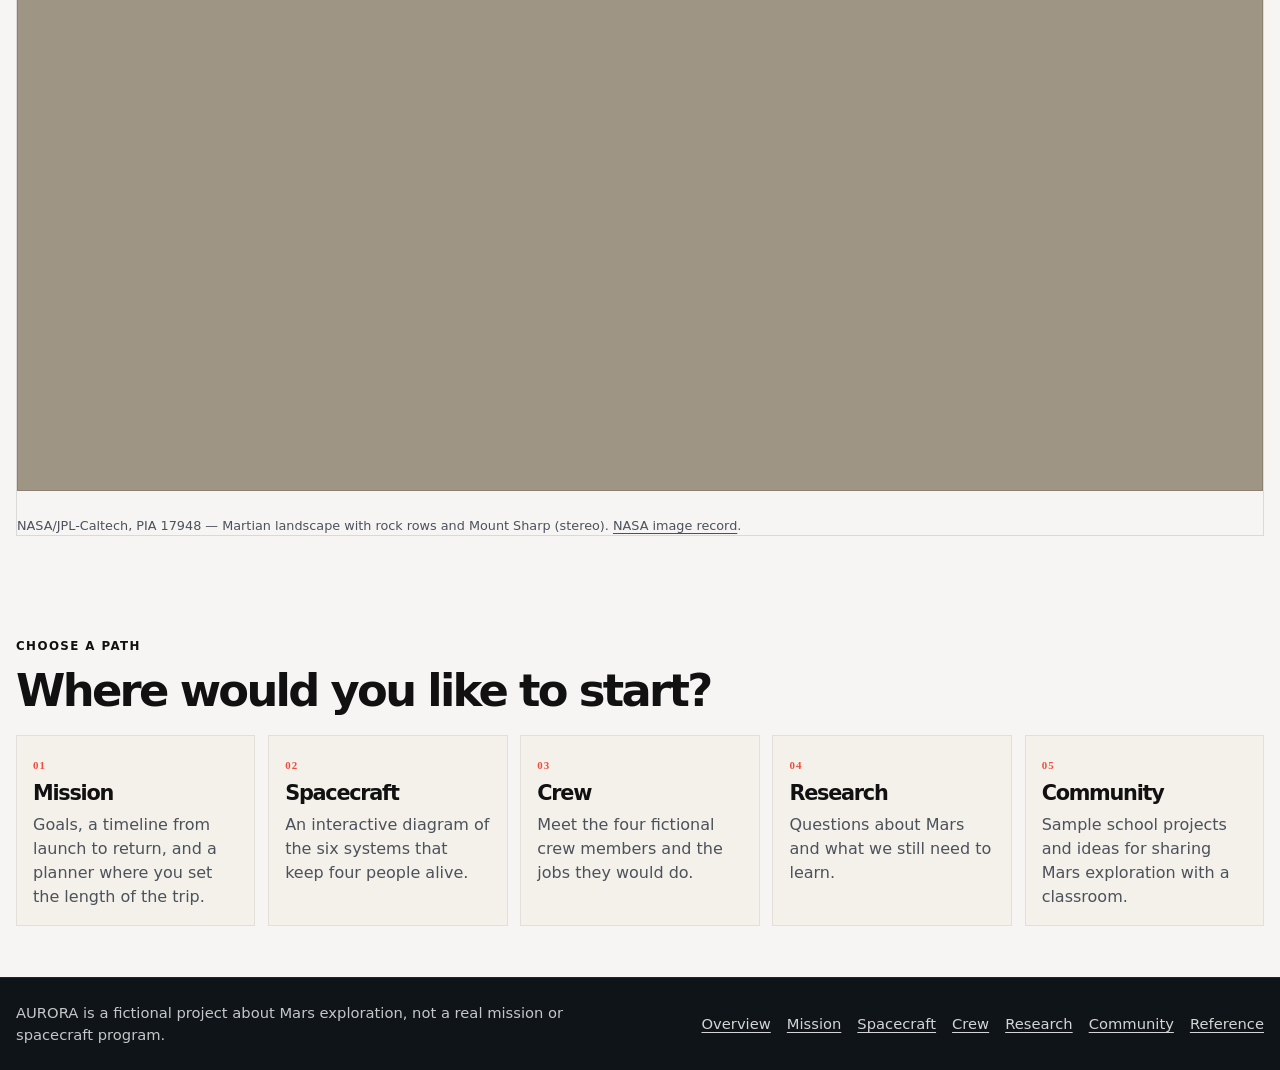
==== commit 5a52bfff: "Commit 2" ====
--- a/aurora-site/aurora/index.html
+++ b/aurora-site/aurora/index.html
@@ -76,6 +76,12 @@
       </div>
     </section>
 
+    <div class="wrap photo-row" aria-hidden="true">
+      <img src="NASA_files/moon-base-artists-concept.jpg" alt="" loading="lazy" decoding="async">
+      <img src="NASA_files/iss072e595426orig.jpg" alt="" loading="lazy" decoding="async">
+      <img src="NASA_files/2000x1289.jpg" alt="" loading="lazy" decoding="async">
+    </div>
+
     <section class="band" aria-labelledby="why">
       <div class="wrap">
         <h2 id="why">Mars Space Exploration Requires Many Jobs</h2>
--- a/aurora-site/aurora/css/aurora.css
+++ b/aurora-site/aurora/css/aurora.css
@@ -257,3 +257,699 @@
 .activity-list li { counter-increment: activity; padding: 1rem; background: var(--ink-2); border-top: 3px solid var(--rust); }
 .activity-list li::before { content: "IDEA " counter(activity); display: block; margin-bottom: .45rem; color: var(--rust-deep); font-size: .8rem; font-weight: 700; }
 .community-note { border-left: 3px solid var(--teal); padding: .5rem 0 .5rem 1rem; }
+
+/* ---------- Modern NASA-inspired editorial layout ---------- */
+:root {
+  --page-bg: #efefee;
+  --page-surface: #f7f5f3;
+  --ink: #111111;
+  --ink-soft: #4b525b;
+  --rule: rgba(17,17,17,0.12);
+  --panel-dark: #101820;
+  --panel-dark-2: #1b2430;
+  --btn-red: #ef4d3d;
+  --btn-red-dark: #d7362d;
+  --accent: #d5b797;
+}
+
+body {
+  background: var(--page-bg);
+  color: var(--ink);
+}
+
+main {
+  background: var(--page-bg);
+}
+
+.wrap {
+  width: min(100% - 2rem, 1280px);
+}
+
+h1, h2, h3 {
+  font-family: var(--sans);
+  font-weight: 800;
+  letter-spacing: -0.06em;
+  color: var(--ink);
+}
+
+p,
+a,
+li,
+dd,
+dt,
+span {
+  color: inherit;
+}
+
+.site-header {
+  position: sticky;
+  top: 0;
+  z-index: 50;
+  background: rgba(15, 20, 25, 0.97);
+  backdrop-filter: blur(8px);
+  border-bottom: 1px solid rgba(255,255,255,0.1);
+  min-height: 72px;
+}
+
+.header-row {
+  min-height: 72px;
+  display: flex;
+  align-items: center;
+  justify-content: space-between;
+  gap: 1rem;
+}
+
+.brand,
+.site-nav a,
+.nav-toggle {
+  color: #f4f5f7;
+}
+
+.brand {
+  font-family: var(--sans);
+  letter-spacing: .12em;
+  font-weight: 750;
+  color: #f4f5f7;
+  text-decoration: none;
+  font-size: 1.05rem;
+}
+
+.brand span {
+  color: var(--btn-red);
+  display: inline-block;
+  margin-right: 0.2rem;
+}
+
+.site-nav ul {
+  list-style: none;
+  display: flex;
+  gap: .25rem;
+  margin: 0;
+  padding: 0;
+  flex-wrap: wrap;
+  align-items: center;
+}
+
+.site-nav a {
+  display: block;
+  padding: .55rem .8rem;
+  color: rgba(244,245,247,0.82);
+  text-decoration: none;
+  font: 600 .92rem var(--sans);
+  border-bottom: 2px solid transparent;
+}
+
+.site-nav a:hover,
+.site-nav a:focus-visible {
+  opacity: 1;
+  color: #fff;
+}
+
+.site-nav a[aria-current="page"] {
+  color: #fff;
+  border-bottom-color: var(--btn-red);
+}
+
+@media (max-width: 52rem) {
+  .site-nav {
+    background: #0f1419;
+    border-bottom: 1px solid rgba(255,255,255,0.1);
+  }
+
+  .site-nav a {
+    color: rgba(244,245,247,0.88);
+  }
+}
+
+.hero {
+  background:
+    linear-gradient(90deg, rgba(11, 14, 17, 0.78) 0%, rgba(11, 14, 17, 0.62) 30%, rgba(11, 14, 17, 0.38) 58%, rgba(8, 9, 12, 0.28) 100%),
+    url('https://images-assets.nasa.gov/image/iss060e097929/iss060e097929~orig.jpg') center/cover no-repeat;
+  min-height: 680px;
+  display: flex;
+  align-items: center;
+  color: #fff;
+  border-bottom: 1px solid rgba(255,255,255,0.08);
+}
+
+.hero-grid {
+  align-items: center;
+  gap: 2rem;
+}
+
+.hero .stamp,
+.hero .eyebrow {
+  color: #f7e6d2;
+  text-transform: uppercase;
+  letter-spacing: 0.12em;
+  font-size: 0.74rem;
+  font-weight: 700;
+  text-shadow: 0 2px 10px rgba(0,0,0,0.35);
+}
+
+.eyebrow {
+  color: var(--ink);
+  text-transform: uppercase;
+  letter-spacing: 0.12em;
+  font-size: 0.74rem;
+  font-weight: 700;
+}
+
+.hero h1 {
+  font-size: clamp(3rem, 5.6vw, 6.5rem);
+  line-height: 0.92;
+  margin: 0 0 1.35rem;
+  color: #fff;
+  max-width: 520px;
+  text-shadow: 0 3px 14px rgba(0,0,0,0.35);
+}
+
+.hero h1 em {
+  color: #fff;
+  font-style: normal;
+}
+
+.hero .lede {
+  font-size: clamp(1.1rem, 2vw, 1.65rem);
+  line-height: 1.45;
+  max-width: 780px;
+  color: rgba(255,255,255,.95);
+  margin-bottom: 1.6rem;
+  text-shadow: 0 2px 10px rgba(0,0,0,0.3);
+}
+
+.btn {
+  background: var(--btn-red);
+  color: #fff;
+  border-color: var(--btn-red);
+  border-radius: 999px;
+  padding: 0.9rem 1.5rem;
+  font-weight: 800;
+  box-shadow: none;
+  letter-spacing: -0.02em;
+  text-shadow: none;
+}
+
+.btn:hover,
+.btn:focus-visible {
+  background: var(--btn-red-dark);
+  border-color: var(--btn-red-dark);
+  color: #fff;
+}
+
+.btn.ghost {
+  background: transparent;
+  border-color: rgba(255,255,255,0.35);
+  color: #fff;
+}
+
+.hero-art {
+  display: none;
+}
+
+.page-head {
+  background: #0d1218;
+  border-bottom: 1px solid rgba(255,255,255,0.08);
+  padding: clamp(2.5rem, 5vw, 4.5rem) 0 2.2rem;
+}
+
+.page-head .eyebrow,
+.page-head h1,
+.page-head .lede {
+  color: #fff;
+}
+
+.page-head .eyebrow {
+  margin-bottom: 0.8rem;
+}
+
+.page-head h1 {
+  font-size: clamp(2.5rem, 5vw, 4.25rem);
+  margin-bottom: 0.65rem;
+  color: #fff;
+}
+
+.page-head .lede {
+  opacity: 0.85;
+  font-size: clamp(1.08rem, 2vw, 1.4rem);
+  line-height: 1.5;
+  max-width: 44rem;
+}
+
+.band {
+  background: #0d1218;
+  border-top: 1px solid rgba(255,255,255,0.08);
+  border-bottom: 1px solid rgba(255,255,255,0.08);
+  padding: 2rem 0 1.5rem;
+  color: #fff;
+}
+
+.band .wrap {
+  display: flex;
+  align-items: end;
+  justify-content: space-between;
+  gap: 1.5rem;
+}
+
+.band h2 {
+  font-size: clamp(2.2rem, 4vw, 4rem);
+  line-height: 0.98;
+  margin-bottom: 0;
+  color: #fff;
+}
+
+.band p {
+  margin: 0;
+  font-size: 1.05rem;
+  color: rgba(255,255,255,0.8);
+}
+
+.timeline {
+  border-left-color: rgba(255,255,255,0.2);
+}
+
+.timeline li {
+  opacity: 1;
+}
+
+.timeline .when,
+.timeline h3,
+.timeline p {
+  color: #fff;
+}
+
+.timeline .when {
+  color: #f7d0a7;
+}
+
+.timeline li::before {
+  background: var(--btn-red);
+  border-color: var(--btn-red);
+}
+
+section[aria-labelledby="goals"],
+section[aria-labelledby="plan-h"],
+section[aria-label="NASA Mars archive image"],
+section[aria-labelledby="facts-h"],
+section[aria-labelledby="path-h"] {
+  background: var(--page-surface);
+}
+
+section[aria-labelledby="goals"],
+section[aria-labelledby="plan-h"],
+section[aria-label="NASA Mars archive image"] {
+  background: #0d1218;
+  color: #fff;
+}
+
+section[aria-labelledby="goals"] h2,
+section[aria-labelledby="goals"] h3,
+section[aria-labelledby="goals"] p,
+section[aria-labelledby="plan-h"] h2,
+section[aria-labelledby="plan-h"] p,
+section[aria-label="NASA Mars archive image"] figcaption,
+section[aria-label="NASA Mars archive image"] a {
+  color: #fff;
+}
+
+section[aria-labelledby="facts-h"] .wrap,
+section[aria-labelledby="path-h"] .wrap {
+  max-width: 1280px;
+}
+
+section[aria-labelledby="facts-h"] h2,
+section[aria-labelledby="path-h"] h2 {
+  font-size: clamp(2.2rem, 4vw, 4rem);
+  line-height: 0.98;
+  margin-bottom: 0.9rem;
+}
+
+.muted {
+  color: var(--ink-soft);
+  font-size: 1.04rem;
+}
+
+.facts {
+  display: grid;
+  grid-template-columns: repeat(5, minmax(0, 1fr));
+  gap: 0;
+  margin-top: 2.2rem;
+  overflow: hidden;
+  border: 1px solid rgba(17,17,17,0.12);
+  background: #111;
+}
+
+.facts > div {
+  padding: 1.2rem 1.15rem 1.3rem;
+  min-height: 170px;
+  border-right: 1px solid rgba(255,255,255,0.08);
+  border-bottom: 1px solid rgba(255,255,255,0.08);
+  background: #111;
+}
+
+.facts > div:nth-child(5n) {
+  border-right: 0;
+}
+
+.facts dt {
+  color: rgba(255,255,255,0.7);
+  letter-spacing: 0.12em;
+  text-transform: uppercase;
+  font-size: 0.72rem;
+  font-weight: 700;
+}
+
+.facts dd {
+  margin: 0.5rem 0 0;
+  color: #fff;
+  font-size: clamp(1.7rem, 2.7vw, 2.7rem);
+  line-height: 1.05;
+  letter-spacing: -0.05em;
+}
+
+.facts dd small {
+  display: block;
+  margin-top: 0.6rem;
+  font-size: 0.82rem;
+  line-height: 1.5;
+  color: rgba(255,255,255,0.75);
+}
+
+.nasa-figure {
+  margin-top: 2.5rem;
+  border: 1px solid var(--rule);
+  overflow: hidden;
+  background: transparent;
+  box-shadow: none;
+}
+
+.nasa-figure img {
+  width: 100%;
+  height: auto;
+  object-fit: cover;
+  display: block;
+  aspect-ratio: 16 / 9;
+}
+
+.nasa-figure figcaption {
+  padding: 0.9rem 0 0;
+  color: var(--ink-soft);
+  font-size: 0.8rem;
+  line-height: 1.5;
+}
+
+.qlist {
+  display: grid;
+  grid-template-columns: repeat(auto-fit, minmax(220px, 1fr));
+  gap: 1.1rem;
+  margin-top: 2rem;
+}
+
+.qlist > li {
+  display: block;
+  padding: 1.2rem 1rem 1.1rem;
+  background: #f4f0ea;
+  border: 1px solid rgba(17,17,17,0.08);
+  border-radius: 0;
+  box-shadow: none;
+}
+
+.qlist > li::before {
+  content: counter(q, decimal-leading-zero);
+  color: var(--btn-red);
+  font-size: 0.68rem;
+  letter-spacing: 0.1em;
+  font-weight: 800;
+  display: inline-block;
+  margin-bottom: 0.7rem;
+}
+
+.qlist h3 {
+  font-size: 1.5rem;
+  margin-bottom: 0.5rem;
+  line-height: 1.08;
+}
+
+.qlist a {
+  color: var(--ink);
+  text-decoration: none;
+}
+
+.qlist a:hover,
+.qlist a:focus-visible {
+  color: var(--btn-red-dark);
+}
+
+.qlist p {
+  color: var(--ink-soft);
+  margin-bottom: 0;
+}
+
+.site-footer {
+  background: #0f1419;
+  color: rgba(255,255,255,0.76);
+  border-top: 1px solid rgba(255,255,255,0.08);
+}
+
+.site-footer .wrap {
+  display: flex;
+  flex-wrap: wrap;
+  justify-content: space-between;
+  align-items: center;
+  gap: 1rem 2rem;
+  padding-top: 1.5rem;
+  padding-bottom: 1.5rem;
+}
+
+.site-footer ul {
+  gap: 1rem;
+}
+
+.site-footer a {
+  color: rgba(255,255,255,0.82);
+}
+
+.site-footer a:hover,
+.site-footer a:focus-visible {
+  color: #fff;
+}
+
+@media (max-width: 56rem) {
+  .site-header {
+    min-height: 60px;
+  }
+
+  .header-row {
+    min-height: 60px;
+  }
+
+  .band .wrap {
+    flex-direction: column;
+    align-items: flex-start;
+  }
+
+  .facts {
+    grid-template-columns: repeat(2, minmax(0, 1fr));
+  }
+
+  .hero {
+    min-height: 560px;
+  }
+}
+
+@media (max-width: 42rem) {
+  .facts {
+    grid-template-columns: 1fr;
+  }
+
+  .facts > div {
+    border-right: 0;
+  }
+
+  .site-nav {
+    display: none;
+  }
+}
+
+/* ---------- Compact information-dense layout ---------- */
+body {
+  font-size: 1rem;
+  line-height: 1.5;
+}
+
+section {
+  padding-block: clamp(1.75rem, 4vw, 3.25rem);
+}
+
+p {
+  margin-bottom: 0.8em;
+}
+
+h1, h2, h3 {
+  margin-bottom: 0.45em;
+}
+
+.hero {
+  min-height: 560px;
+}
+
+.hero h1 {
+  font-size: clamp(2.7rem, 5vw, 5.5rem);
+  margin-bottom: 1rem;
+}
+
+.hero .lede {
+  font-size: clamp(1rem, 1.7vw, 1.35rem);
+  margin-bottom: 1.1rem;
+}
+
+.actions {
+  gap: 0.6rem;
+  margin-top: 1.2rem;
+}
+
+.btn {
+  padding: 0.7rem 1.15rem;
+}
+
+.page-head {
+  padding: clamp(1.75rem, 3.5vw, 3rem) 0 1.5rem;
+}
+
+.page-head h1 {
+  font-size: clamp(2.15rem, 4.5vw, 3.5rem);
+}
+
+.page-head .eyebrow {
+  margin-bottom: 0.55rem;
+}
+
+.band {
+  padding: 1.5rem 0 1.25rem;
+}
+
+.band h2,
+section[aria-labelledby="facts-h"] h2,
+section[aria-labelledby="path-h"] h2 {
+  font-size: clamp(1.8rem, 3.5vw, 3rem);
+}
+
+.cols,
+.split,
+.explorer {
+  gap: 1.5rem;
+}
+
+.timeline {
+  margin-top: 1.5rem;
+}
+
+.timeline li {
+  padding-bottom: 1.5rem;
+}
+
+.facts {
+  margin-top: 1.4rem;
+}
+
+.facts > div {
+  min-height: 138px;
+  padding: 1rem;
+}
+
+.facts dd {
+  font-size: clamp(1.5rem, 2.4vw, 2.35rem);
+}
+
+.nasa-figure {
+  margin-top: 1.75rem;
+}
+
+.qlist,
+.crew-grid,
+.community-grid {
+  gap: 0.8rem;
+  margin-top: 1.4rem;
+}
+
+.qlist > li,
+.crew-card {
+  padding: 1rem;
+}
+
+.qlist h3 {
+  font-size: 1.3rem;
+}
+
+.planner {
+  padding: clamp(1rem, 2vw, 1.5rem);
+}
+
+.planner fieldset,
+.fuel-section {
+  margin-bottom: 1rem;
+}
+
+.readout {
+  gap: 0.7rem;
+}
+
+.site-footer {
+  padding: 1.5rem 0;
+}
+
+.site-footer .wrap {
+  gap: 0.75rem 1.5rem;
+  padding-top: 0;
+  padding-bottom: 0;
+}
+
+.next {
+  padding-block: 1.25rem;
+}
+
+@media (max-width: 56rem) {
+  .hero {
+    min-height: 460px;
+  }
+}
+
+@media (max-width: 42rem) {
+  .hero {
+    min-height: 400px;
+  }
+
+  .facts > div {
+    min-height: 0;
+  }
+
+  .site-nav.open {
+    display: block;
+  }
+}
+
+.photo-row {
+  display: grid;
+  grid-template-columns: repeat(3, minmax(0, 1fr));
+  gap: 0.6rem;
+  margin-block: 0.75rem;
+}
+
+.photo-row img {
+  display: block;
+  width: 100%;
+  height: clamp(5.5rem, 11vw, 9rem);
+  object-fit: cover;
+  background: #101820;
+}
+
+@media (max-width: 42rem) {
+  .photo-row {
+    grid-template-columns: repeat(2, minmax(0, 1fr));
+    gap: 0.4rem;
+  }
+
+  .photo-row img {
+    height: 6rem;
+  }
+}
